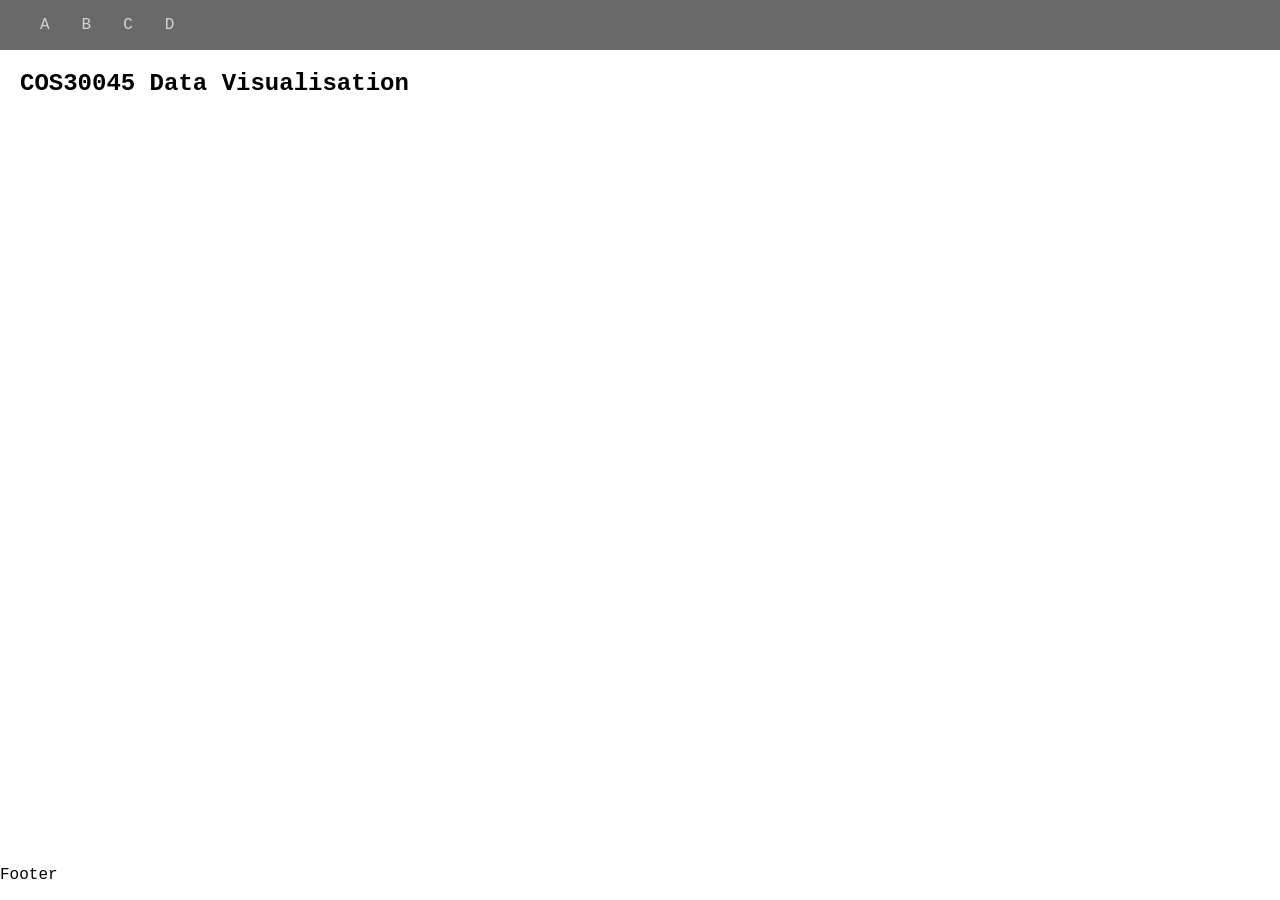
==== index.html @ 2813cad7 "Add Dummy Data And Graph" ====
<!DOCTYPE html>
<html lang="en">

<head>
	<meta charset="UTF-8">
	<meta name="viewport" content="width=device-width, initial-scale=1.0">
	<title>COS30045</title>
	<script src="https://d3js.org/d3.v7.min.js"></script>

	<link rel="stylesheet" href="styles/style.css">
</head>

<body>

	<header>
		<nav>
			<ul>
				<li><a href="pages/a.html">A</a></li>
				<li><a href="pages/b.html">B</a></li>
				<li><a href="pages/c.html">C</a></li>
				<li><a href="pages/d.html">D</a></li>
			</ul>
		</nav>
	</header>

	<main>
		<section>
			<h1>COS30045 Data Visualisation</h1>
		</section>

		<div id="chart"></div>
		
	</main>

	<footer>
		<p>Footer</p>
	</footer>




	<script>
		const margin = { top: 20, right: 20, bottom: 50, left: 50 };
		const width = 500 - margin.left - margin.right;
		const height = 400 - margin.top - margin.bottom;

		const svg = d3.select("#chart")
			.append("svg")
				.attr("width", width + margin.left + margin.right)
				.attr("height", height + margin.top + margin.bottom)
			.append("g")
				.attr("transform", `translate(${margin.left},${margin.top})`);

		d3.csv("data/dummy.csv").then(data => {
			data.forEach(d => {
				d.Number = +d.Number;
			});

			const x = d3.scaleBand()
				.range([0, width])
				.domain(data.map(d => d.Month))
				.padding(0.2);

			svg.append("g")
				.attr("transform", `translate(0,${height})`)
				.call(d3.axisBottom(x))
				.selectAll("text")
					.attr("transform", "translate(-10,0)rotate(-45)")
					.style("text-anchor", "end");

			const y = d3.scaleLinear()
				.domain([0, d3.max(data, d => d.Number) * 1.1])
				.range([height, 0]);

			svg.append("g")
				.call(d3.axisLeft(y));

			svg.selectAll(".bar")
				.data(data)
				.enter()
				.append("rect")
					.attr("class", "bar")
					.attr("x", d => x(d.Month))
					.attr("y", d => y(d.Number))
					.attr("width", x.bandwidth())
					.attr("height", d => height - y(d.Number));

		}).catch(error => {
			console.error("Error loading the CSV file:", error);
		});
	</script>

</body>

</html>
---- styles/style.css ----
* {
	font-family: 'Courier New', Courier, monospace;
}

body {
	margin: 0;
	width: auto;
	height: auto;
}

nav {
	display: flex;
	justify-content: space-between;
	align-items: center;
	background-color: dimgray;
	position: sticky;
	top: 0;
	z-index: 1000;
}

main {
	margin: 20px;
}

ul {
	display: flex;
	list-style: none;
	gap: 2rem;
}

li a {
	color: lightgrey;
	text-decoration: none;
	font-size: 1rem;
	font-weight: 500;
	transition: color 0.3s ease;
}

li a:hover,
li a.active {
	color: white;
}


footer {
	position: absolute;
	bottom: 0;
	justify-self: center;
}
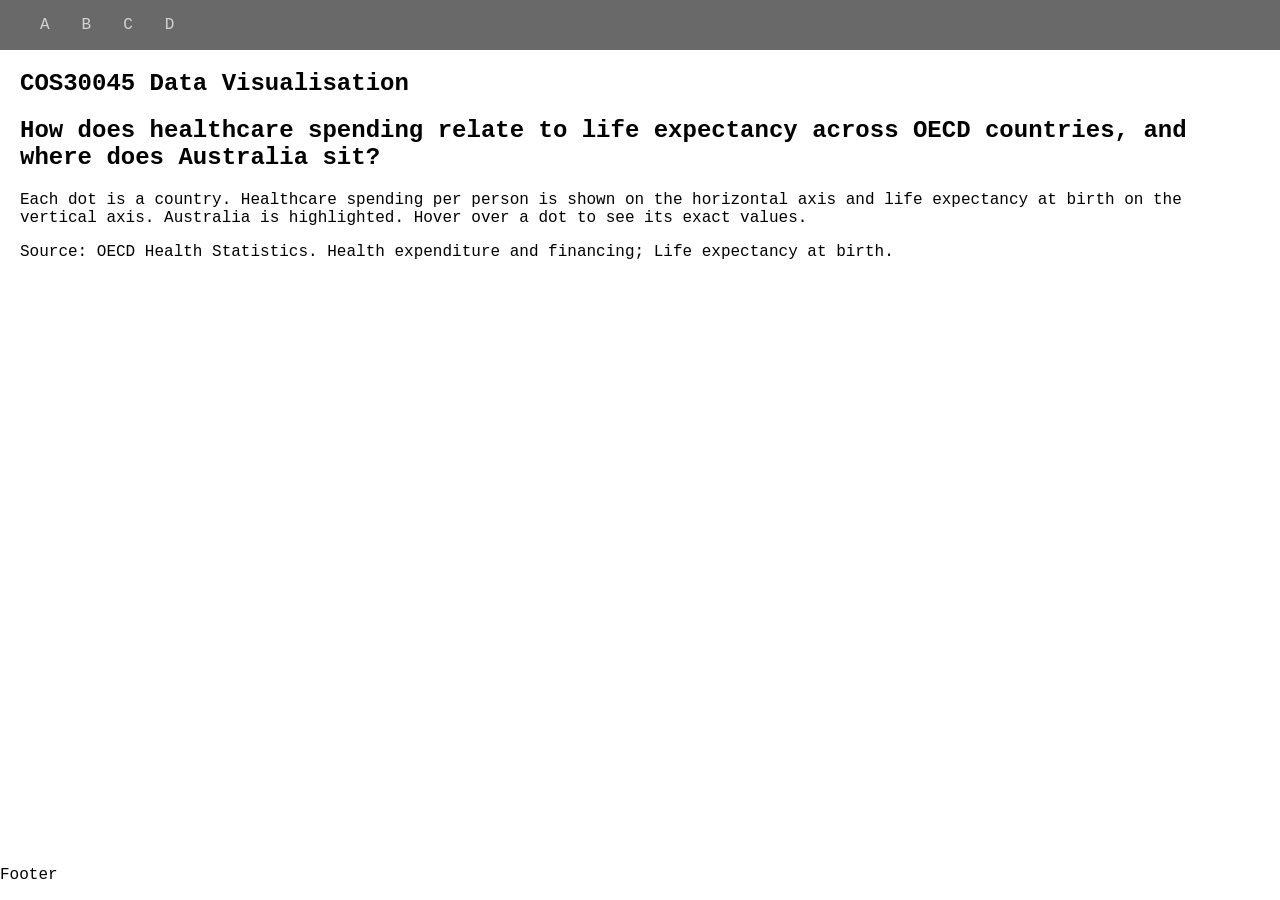
==== commit 27827c27: "Created a scatter plot with processed data with some basic interactivity" ====
--- a/index.html
+++ b/index.html
@@ -1,95 +1,52 @@
 <!DOCTYPE html>
 <html lang="en">
+<head>
+    <meta charset="UTF-8">
+    <meta name="viewport" content="width=device-width, initial-scale=1.0">
+    <title>COS30045</title>
+    <script src="https://d3js.org/d3.v7.min.js"></script>
+    <script src="scripts/scatter.js"></script>
+    <link rel="stylesheet" href="styles/style.css">
+</head>
+<body>
+    <header>
+        <nav>
+            <ul>
+                <li><a href="pages/a.html">A</a></li>
+                <li><a href="pages/b.html">B</a></li>
+                <li><a href="pages/c.html">C</a></li>
+                <li><a href="pages/d.html">D</a></li>
+            </ul>
+        </nav>
+    </header>
 
-<head>
-	<meta charset="UTF-8">
-	<meta name="viewport" content="width=device-width, initial-scale=1.0">
-	<title>COS30045</title>
-	<script src="https://d3js.org/d3.v7.min.js"></script>
+    <main>
+        <section>
+            <h1>COS30045 Data Visualisation</h1>
+            <h2>How does healthcare spending relate to life expectancy across OECD countries, and where does Australia sit?</h2>
+            <p>
+                Each dot is a country. Healthcare spending per person is shown on the
+                horizontal axis and life expectancy at birth on the vertical axis.
+                Australia is highlighted. Hover over a dot to see its exact values.
+            </p>
+        </section>
 
-	<link rel="stylesheet" href="styles/style.css">
-</head>
+        <div id="chart"></div>
 
-<body>
+        <section>
+            <p>
+                Source: OECD Health Statistics. Health expenditure and financing;
+                Life expectancy at birth.
+            </p>
+        </section>
+    </main>
 
-	<header>
-		<nav>
-			<ul>
-				<li><a href="pages/a.html">A</a></li>
-				<li><a href="pages/b.html">B</a></li>
-				<li><a href="pages/c.html">C</a></li>
-				<li><a href="pages/d.html">D</a></li>
-			</ul>
-		</nav>
-	</header>
+    <footer>
+        <p>Footer</p>
+    </footer>
 
-	<main>
-		<section>
-			<h1>COS30045 Data Visualisation</h1>
-		</section>
-
-		<div id="chart"></div>
-		
-	</main>
-
-	<footer>
-		<p>Footer</p>
-	</footer>
-
-
-
-
-	<script>
-		const margin = { top: 20, right: 20, bottom: 50, left: 50 };
-		const width = 500 - margin.left - margin.right;
-		const height = 400 - margin.top - margin.bottom;
-
-		const svg = d3.select("#chart")
-			.append("svg")
-				.attr("width", width + margin.left + margin.right)
-				.attr("height", height + margin.top + margin.bottom)
-			.append("g")
-				.attr("transform", `translate(${margin.left},${margin.top})`);
-
-		d3.csv("data/dummy.csv").then(data => {
-			data.forEach(d => {
-				d.Number = +d.Number;
-			});
-
-			const x = d3.scaleBand()
-				.range([0, width])
-				.domain(data.map(d => d.Month))
-				.padding(0.2);
-
-			svg.append("g")
-				.attr("transform", `translate(0,${height})`)
-				.call(d3.axisBottom(x))
-				.selectAll("text")
-					.attr("transform", "translate(-10,0)rotate(-45)")
-					.style("text-anchor", "end");
-
-			const y = d3.scaleLinear()
-				.domain([0, d3.max(data, d => d.Number) * 1.1])
-				.range([height, 0]);
-
-			svg.append("g")
-				.call(d3.axisLeft(y));
-
-			svg.selectAll(".bar")
-				.data(data)
-				.enter()
-				.append("rect")
-					.attr("class", "bar")
-					.attr("x", d => x(d.Month))
-					.attr("y", d => y(d.Number))
-					.attr("width", x.bandwidth())
-					.attr("height", d => height - y(d.Number));
-
-		}).catch(error => {
-			console.error("Error loading the CSV file:", error);
-		});
-	</script>
-
+    <script>
+        scatterPlot();
+    </script>
 </body>
-
-</html>+</html>
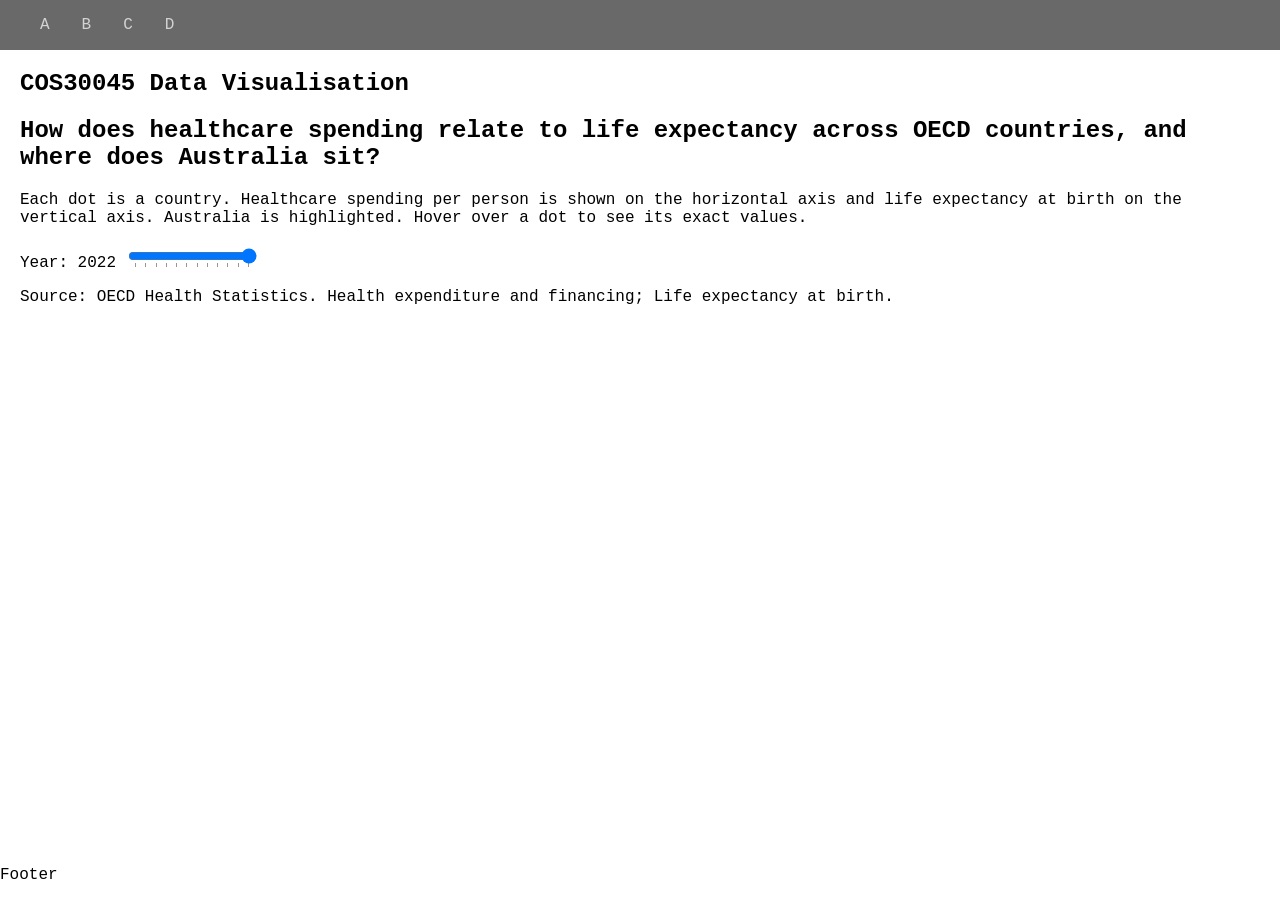
==== commit 06fff7a1: "Added year slider, removed years 2000-2010 due to data inconsistencies" ====
--- a/index.html
+++ b/index.html
@@ -33,6 +33,25 @@
 
         <div id="chart"></div>
 
+        <div id="controls">
+            <label for="yearSlider">Year: <span id="yearLabel">2022</span></label>
+            <input type="range" id="yearSlider" min="2011" max="2022" value="2022" step="1" list="yearTicks">
+            <datalist id="yearTicks">
+                <option value="2011"></option>
+                <option value="2012"></option>
+                <option value="2013"></option>
+                <option value="2014"></option>
+                <option value="2015"></option>
+                <option value="2016"></option>
+                <option value="2017"></option>
+                <option value="2018"></option>
+                <option value="2019"></option>
+                <option value="2020"></option>
+                <option value="2021"></option>
+                <option value="2022"></option>
+            </datalist>
+        </div>
+
         <section>
             <p>
                 Source: OECD Health Statistics. Health expenditure and financing;
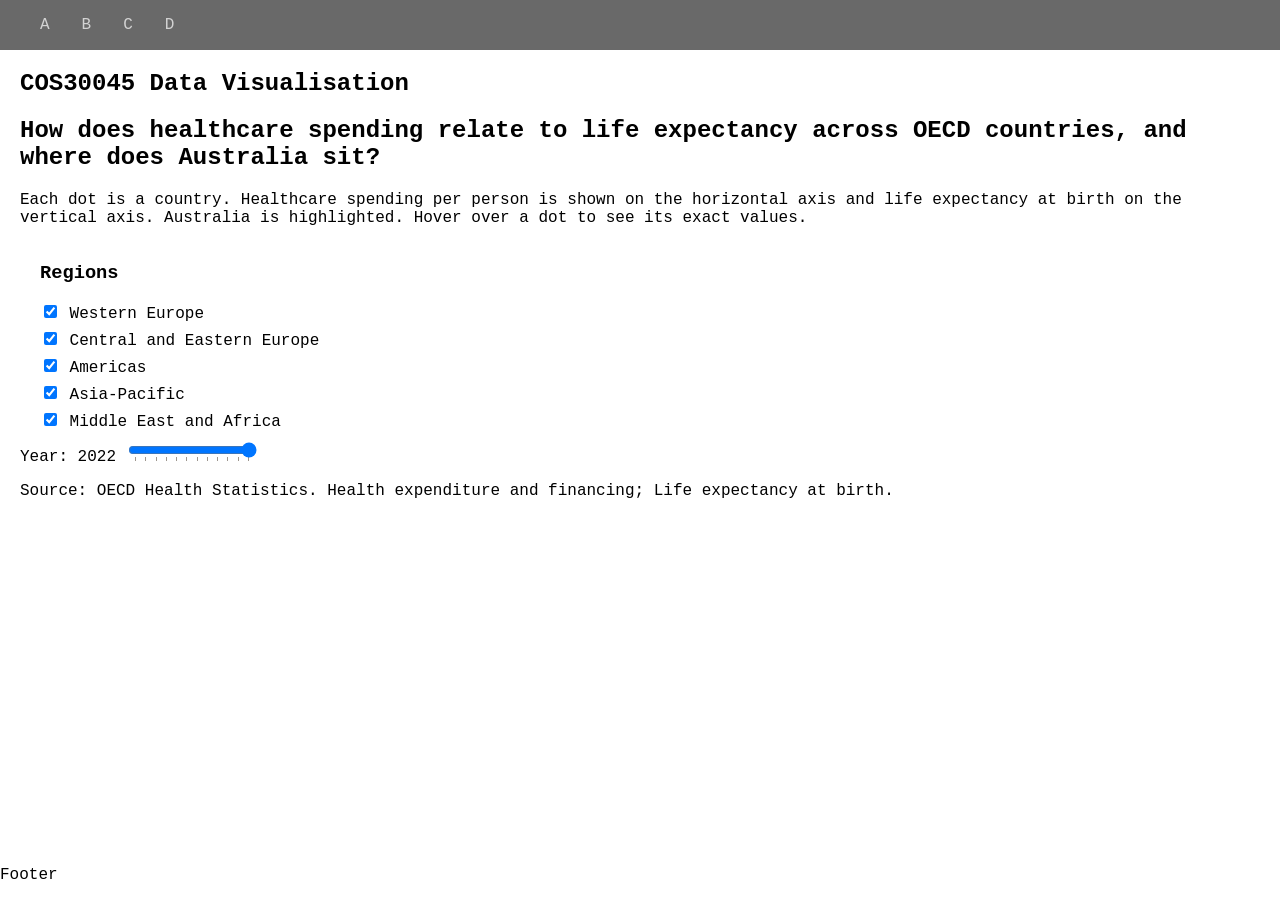
==== commit 2baae74a: "Added region filter support" ====
--- a/index.html
+++ b/index.html
@@ -31,7 +31,18 @@
             </p>
         </section>
 
-        <div id="chart"></div>
+        <div id="visArea">
+            <div id="chart"></div>
+
+            <div id="regionFilter">
+                <h3>Regions</h3>
+                <label><input type="checkbox" class="regionBox" value="Western Europe" checked> Western Europe</label>
+                <label><input type="checkbox" class="regionBox" value="Central and Eastern Europe" checked> Central and Eastern Europe</label>
+                <label><input type="checkbox" class="regionBox" value="Americas" checked> Americas</label>
+                <label><input type="checkbox" class="regionBox" value="Asia-Pacific" checked> Asia-Pacific</label>
+                <label><input type="checkbox" class="regionBox" value="Middle East and Africa" checked> Middle East and Africa</label>
+            </div>
+        </div>
 
         <div id="controls">
             <label for="yearSlider">Year: <span id="yearLabel">2022</span></label>
--- a/styles/style.css
+++ b/styles/style.css
@@ -46,4 +46,16 @@
 	position: absolute;
 	bottom: 0;
 	justify-self: center;
+}
+
+/* chart and region filter side by side */
+#visArea {
+    display: flex;
+    align-items: flex-start;
+    gap: 20px;
+}
+
+#regionFilter label {
+    display: block;
+    margin-bottom: 6px;
 }
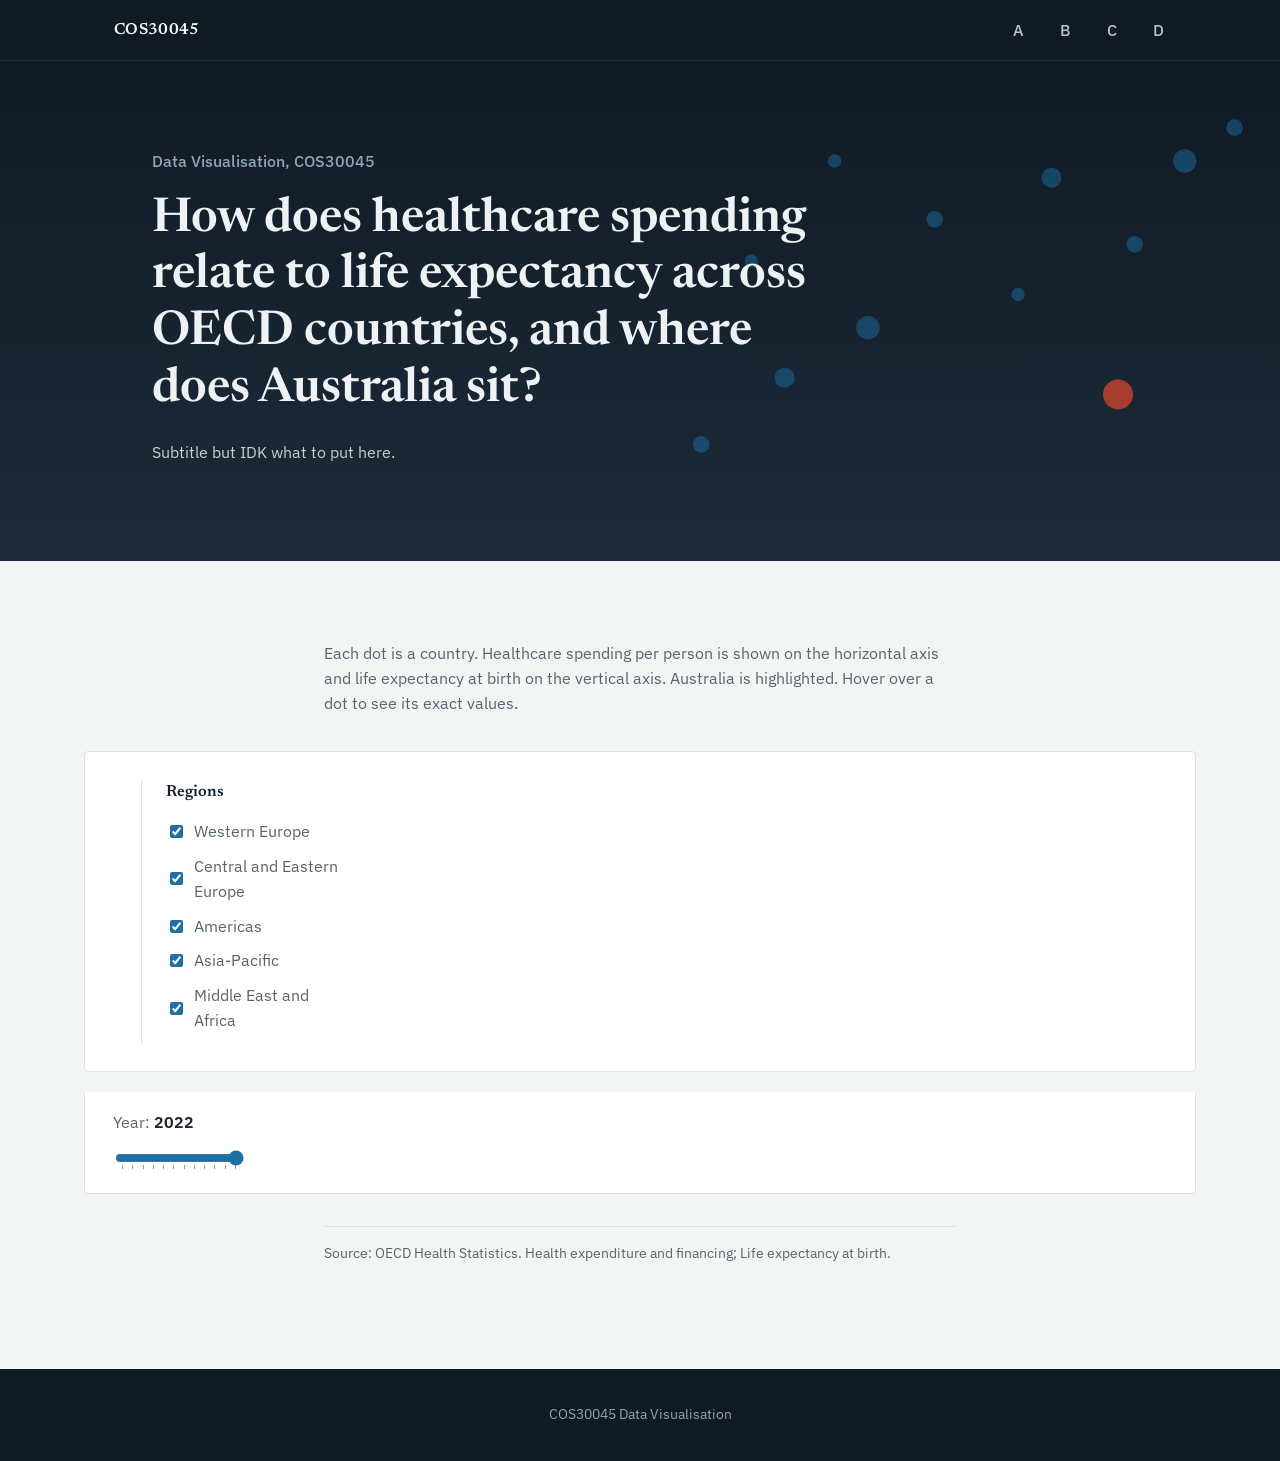
==== commit b729024a: "Visual Update" ====
--- a/index.html
+++ b/index.html
@@ -4,26 +4,54 @@
     <meta charset="UTF-8">
     <meta name="viewport" content="width=device-width, initial-scale=1.0">
     <title>COS30045</title>
+    <link href="https://fonts.googleapis.com/css2?family=Newsreader:ital,opsz,wght@0,6..72,500;0,6..72,600;1,6..72,500&family=IBM+Plex+Sans:wght@400;500;600&display=swap" rel="stylesheet">
     <script src="https://d3js.org/d3.v7.min.js"></script>
     <script src="scripts/scatter.js"></script>
     <link rel="stylesheet" href="styles/style.css">
 </head>
 <body>
-    <header>
-        <nav>
-            <ul>
-                <li><a href="pages/a.html">A</a></li>
-                <li><a href="pages/b.html">B</a></li>
-                <li><a href="pages/c.html">C</a></li>
-                <li><a href="pages/d.html">D</a></li>
-            </ul>
-        </nav>
+    <header class="site-header">
+        <div class="header-inner">
+            <a class="brand" href="index.html">COS30045</a>
+            <nav>
+                <ul>
+                    <li><a href="pages/a.html">A</a></li>
+                    <li><a href="pages/b.html">B</a></li>
+                    <li><a href="pages/c.html">C</a></li>
+                    <li><a href="pages/d.html">D</a></li>
+                </ul>
+            </nav>
+        </div>
     </header>
 
+    <section class="hero">
+        <div class="hero-dots" aria-hidden="true">
+            <svg viewBox="0 0 400 300">
+                <circle cx="40" cy="230" r="5" class="dot dot-blue"></circle>
+                <circle cx="90" cy="190" r="6" class="dot dot-blue"></circle>
+                <circle cx="70" cy="120" r="4" class="dot dot-blue"></circle>
+                <circle cx="140" cy="160" r="7" class="dot dot-blue"></circle>
+                <circle cx="180" cy="95" r="5" class="dot dot-blue"></circle>
+                <circle cx="230" cy="140" r="4" class="dot dot-blue"></circle>
+                <circle cx="250" cy="70" r="6" class="dot dot-blue"></circle>
+                <circle cx="300" cy="110" r="5" class="dot dot-blue"></circle>
+                <circle cx="330" cy="60" r="7" class="dot dot-blue"></circle>
+                <circle cx="360" cy="40" r="5" class="dot dot-blue"></circle>
+                <circle cx="120" cy="60" r="4" class="dot dot-blue"></circle>
+                <circle cx="290" cy="200" r="9" class="dot dot-red"></circle>
+            </svg>
+        </div>
+        <div class="hero-inner">
+            <p class="hero-pretitle">Data Visualisation, COS30045</p>
+            <h1>How does healthcare spending relate to life expectancy across OECD countries, and where does Australia sit?</h1>
+            <p class="hero-sub">
+                Subtitle but IDK what to put here.
+            </p>
+        </div>
+    </section>
+
     <main>
-        <section>
-            <h1>COS30045 Data Visualisation</h1>
-            <h2>How does healthcare spending relate to life expectancy across OECD countries, and where does Australia sit?</h2>
+        <section class="intro">
             <p>
                 Each dot is a country. Healthcare spending per person is shown on the
                 horizontal axis and life expectancy at birth on the vertical axis.
@@ -31,39 +59,41 @@
             </p>
         </section>
 
-        <div id="visArea">
-            <div id="chart"></div>
+        <section class="vis-panel">
+            <div id="visArea">
+                <div id="chart"></div>
 
-            <div id="regionFilter">
-                <h3>Regions</h3>
-                <label><input type="checkbox" class="regionBox" value="Western Europe" checked> Western Europe</label>
-                <label><input type="checkbox" class="regionBox" value="Central and Eastern Europe" checked> Central and Eastern Europe</label>
-                <label><input type="checkbox" class="regionBox" value="Americas" checked> Americas</label>
-                <label><input type="checkbox" class="regionBox" value="Asia-Pacific" checked> Asia-Pacific</label>
-                <label><input type="checkbox" class="regionBox" value="Middle East and Africa" checked> Middle East and Africa</label>
+                <div id="regionFilter">
+                    <h3>Regions</h3>
+                    <label><input type="checkbox" class="regionBox" value="Western Europe" checked> Western Europe</label>
+                    <label><input type="checkbox" class="regionBox" value="Central and Eastern Europe" checked> Central and Eastern Europe</label>
+                    <label><input type="checkbox" class="regionBox" value="Americas" checked> Americas</label>
+                    <label><input type="checkbox" class="regionBox" value="Asia-Pacific" checked> Asia-Pacific</label>
+                    <label><input type="checkbox" class="regionBox" value="Middle East and Africa" checked> Middle East and Africa</label>
+                </div>
             </div>
-        </div>
 
-        <div id="controls">
-            <label for="yearSlider">Year: <span id="yearLabel">2022</span></label>
-            <input type="range" id="yearSlider" min="2011" max="2022" value="2022" step="1" list="yearTicks">
-            <datalist id="yearTicks">
-                <option value="2011"></option>
-                <option value="2012"></option>
-                <option value="2013"></option>
-                <option value="2014"></option>
-                <option value="2015"></option>
-                <option value="2016"></option>
-                <option value="2017"></option>
-                <option value="2018"></option>
-                <option value="2019"></option>
-                <option value="2020"></option>
-                <option value="2021"></option>
-                <option value="2022"></option>
-            </datalist>
-        </div>
+            <div id="controls">
+                <label for="yearSlider">Year: <span id="yearLabel">2022</span></label>
+                <input type="range" id="yearSlider" min="2011" max="2022" value="2022" step="1" list="yearTicks">
+                <datalist id="yearTicks">
+                    <option value="2011"></option>
+                    <option value="2012"></option>
+                    <option value="2013"></option>
+                    <option value="2014"></option>
+                    <option value="2015"></option>
+                    <option value="2016"></option>
+                    <option value="2017"></option>
+                    <option value="2018"></option>
+                    <option value="2019"></option>
+                    <option value="2020"></option>
+                    <option value="2021"></option>
+                    <option value="2022"></option>
+                </datalist>
+            </div>
+        </section>
 
-        <section>
+        <section class="sources">
             <p>
                 Source: OECD Health Statistics. Health expenditure and financing;
                 Life expectancy at birth.
@@ -71,12 +101,14 @@
         </section>
     </main>
 
-    <footer>
-        <p>Footer</p>
+    <footer class="site-footer">
+        <p>COS30045 Data Visualisation</p>
     </footer>
 
     <script>
         scatterPlot();
     </script>
+
+    <div id="tooltip"></div>
 </body>
 </html>
--- a/styles/style.css
+++ b/styles/style.css
@@ -1,61 +1,326 @@
+:root {
+	--ink: #16212b;
+	--muted: #57646d;
+	--paper: #f3f5f5;
+	--panel: #ffffff;
+	--line: #dbe2e5;
+	--navy: #101a24;
+	--navy-soft: #1c2b3a;
+	--blue: #1d6fa5;
+	--blue-soft: #dfeaf2;
+	--red: #c6432e;
+	--serif: 'Newsreader', Georgia, serif;
+	--sans: 'IBM Plex Sans', 'Segoe UI', sans-serif;
+	--radius: 0.25rem;
+	--gutter: 1.5rem;
+	--text-sm: 0.85rem;
+	--content-header: 68.75rem;
+	--content-hero: 45rem;
+	--content-copy: 42.5rem;
+	--content-wide: 72.5rem;
+}
+
 * {
-	font-family: 'Courier New', Courier, monospace;
+	box-sizing: border-box;
+}
+
+html {
+	scroll-behavior: smooth;
 }
 
 body {
 	margin: 0;
-	width: auto;
-	height: auto;
-}
-
-nav {
-	display: flex;
-	justify-content: space-between;
-	align-items: center;
-	background-color: dimgray;
+	min-height: 100vh;
+	display: flex;
+	flex-direction: column;
+	background: var(--paper);
+	color: var(--ink);
+	font-family: var(--sans);
+	line-height: 1.55;
+}
+
+a {
+	color: inherit;
+}
+
+main {
+	margin: var(--gutter);
+}
+
+.site-header {
 	position: sticky;
 	top: 0;
-	z-index: 1000;
-}
-
-main {
-	margin: 20px;
-}
-
-ul {
+	z-index: 100;
+	background: var(--navy);
+	border-bottom: 1px solid rgba(255, 255, 255, 0.08);
+}
+
+.header-inner {
+	max-width: var(--content-header);
+	margin: 0 auto;
+	padding: 0 var(--gutter);
+	height: 3.75rem;
+	display: flex;
+	align-items: center;
+	justify-content: space-between;
+}
+
+.brand {
+	font-family: var(--serif);
+	font-weight: 600;
+	font-size: 1rem;
+	letter-spacing: 0.02em;
+	color: #f4f6f7;
+	text-decoration: none;
+}
+
+.site-header nav ul {
 	display: flex;
 	list-style: none;
 	gap: 2rem;
-}
-
-li a {
-	color: lightgrey;
+	margin: 0;
+	padding: 0;
+}
+
+.site-header nav a {
+	color: #b7c2ca;
 	text-decoration: none;
 	font-size: 1rem;
 	font-weight: 500;
-	transition: color 0.3s ease;
-}
-
-li a:hover,
-li a.active {
-	color: white;
-}
-
-
-footer {
+	padding: 0.375rem 0.125rem;
+	border-bottom: 2px solid transparent;
+	transition: color 0.2s ease, border-color 0.2s ease;
+}
+
+.site-header nav a:hover,
+.site-header nav a.active {
+	color: #ffffff;
+	border-bottom-color: var(--blue);
+}
+
+.hero {
+	position: relative;
+	background: linear-gradient(180deg, var(--navy) 0%, var(--navy-soft) 100%);
+	color: #eef2f4;
+	overflow: hidden;
+}
+
+.hero-inner {
+	position: relative;
+	z-index: 2;
+	max-width: var(--content-hero);
+	margin: 0 10%;
+	padding: 5.5rem var(--gutter) 6rem;
+}
+
+.hero-pretitle {
+	margin: 0 0 1.125rem;
+	font-family: var(--sans);
+	font-size: 1rem;
+	color: #8fa6b8;
+	font-weight: 500;
+}
+
+.hero h1 {
+	font-family: var(--serif);
+	font-weight: 600;
+	font-size: clamp(2rem, 4.2vw, 3rem);
+	line-height: 1.18;
+	margin: 0 0 1.375rem;
+}
+
+.hero-sub {
+	font-size: 1rem;
+	color: #c3d0d8;
+	max-width: 52ch;
+	margin: 0;
+}
+
+.hero-dots {
 	position: absolute;
-	bottom: 0;
-	justify-self: center;
-}
-
-/* chart and region filter side by side */
+	right: -2.5rem;
+	top: 0;
+	width: 55%;
+	height: 100%;
+	opacity: 0.9;
+	z-index: 1;
+}
+
+.hero-dots svg {
+	width: 100%;
+	height: 100%;
+}
+
+.dot-blue { fill: var(--blue); opacity: 0.55; }
+.dot-red { fill: var(--red); opacity: 0.9; }
+
+.intro {
+	max-width: var(--content-copy);
+	margin: 3.5rem auto 0.5rem;
+	padding: 0 var(--gutter);
+}
+
+.intro p {
+	font-size: 1rem;
+	color: var(--muted);
+}
+
+.vis-panel {
+	max-width: var(--content-wide);
+	margin: 2.25rem auto 0;
+	padding: 0 var(--gutter);
+}
+
 #visArea {
-    display: flex;
-    align-items: flex-start;
-    gap: 20px;
+	display: flex;
+	align-items: flex-start;
+	gap: 1.75rem;
+	background: var(--panel);
+	border: 1px solid var(--line);
+	border-radius: var(--radius);
+	padding: 1.75rem;
+	overflow-x: auto;
+}
+
+#chart {
+	flex: 0 0 auto;
+}
+
+#chart svg {
+	display: block;
+}
+
+#regionFilter {
+	flex: 0 0 12.5rem;
+	flex-shrink: 0;
+	border-left: 1px solid var(--line);
+	padding-left: var(--gutter);
+}
+
+#regionFilter h3 {
+	font-family: var(--serif);
+	font-weight: 600;
+	font-size: 1rem;
+	margin: 0 0 0.875rem;
 }
 
 #regionFilter label {
-    display: block;
-    margin-bottom: 6px;
+	display: flex;
+	align-items: center;
+	gap: 0.5rem;
+	margin-bottom: 0.625rem;
+	font-size: 1rem;
+	color: var(--muted);
+}
+
+#regionFilter input {
+	accent-color: var(--blue);
+}
+
+#controls {
+	max-width: var(--content-wide);
+	margin: 1.25rem auto 0;
+	padding: 1.125rem 1.75rem;
+	background: var(--panel);
+	border: 1px solid var(--line);
+	border-top: none;
+	border-radius: 0 0 var(--radius) var(--radius);
+}
+
+#controls label {
+	display: block;
+	font-size: 1rem;
+	color: var(--muted);
+	margin-bottom: 0.625rem;
+}
+
+#yearLabel {
+	color: var(--ink);
+	font-weight: 600;
+}
+
+#yearSlider {
+	accent-color: var(--blue);
+}
+
+.sources {
+	max-width: var(--content-copy);
+	margin: 2rem auto 5rem;
+	padding: 0 var(--gutter);
+}
+
+.sources p {
+	font-size: var(--text-sm);
+	color: var(--muted);
+	border-top: 1px solid var(--line);
+	padding-top: 1rem;
+}
+
+.page-hero {
+	background: var(--navy);
+	color: #eef2f4;
+	padding: 4rem var(--gutter);
+	text-align: left;
+}
+
+.page-hero-inner {
+	max-width: var(--content-hero);
+	margin: 0 auto;
+}
+
+.page-hero h1 {
+	font-family: var(--serif);
+	font-weight: 600;
+	font-size: clamp(1.8rem, 3.6vw, 2.4rem);
+	margin: 0;
+}
+
+.page-content {
+	max-width: var(--content-copy);
+	margin: 3.5rem auto 6.25rem;
+	padding: 0 var(--gutter);
+	color: var(--muted);
+	font-size: 1rem;
+}
+
+.site-footer {
+	background: var(--navy);
+	color: #8fa6b8;
+	text-align: center;
+	padding: 1.375rem var(--gutter);
+	font-size: var(--text-sm);
+}
+
+@media (max-width: 45em) {
+	#visArea {
+		flex-direction: column;
+	}
+
+	#regionFilter {
+		border-left: none;
+		border-top: 1px solid var(--line);
+		padding-left: 0;
+		padding-top: 1.25rem;
+		width: 100%;
+	}
+
+	.hero-dots {
+		display: none;
+	}
+
+	.hero-inner {
+		padding: 4rem var(--gutter) 4.5rem;
+	}
+}
+
+#tooltip {
+    position: absolute;
+    display: none;
+    background: white;
+    border: 1px solid #999;
+    border-radius: var(--radius);
+    padding: 8px 10px;
+    font-size: var(--text-sm);
+    pointer-events: none;
+    box-shadow: 0 0.125rem 0.375rem rgba(0, 0, 0, 0.2);
 }
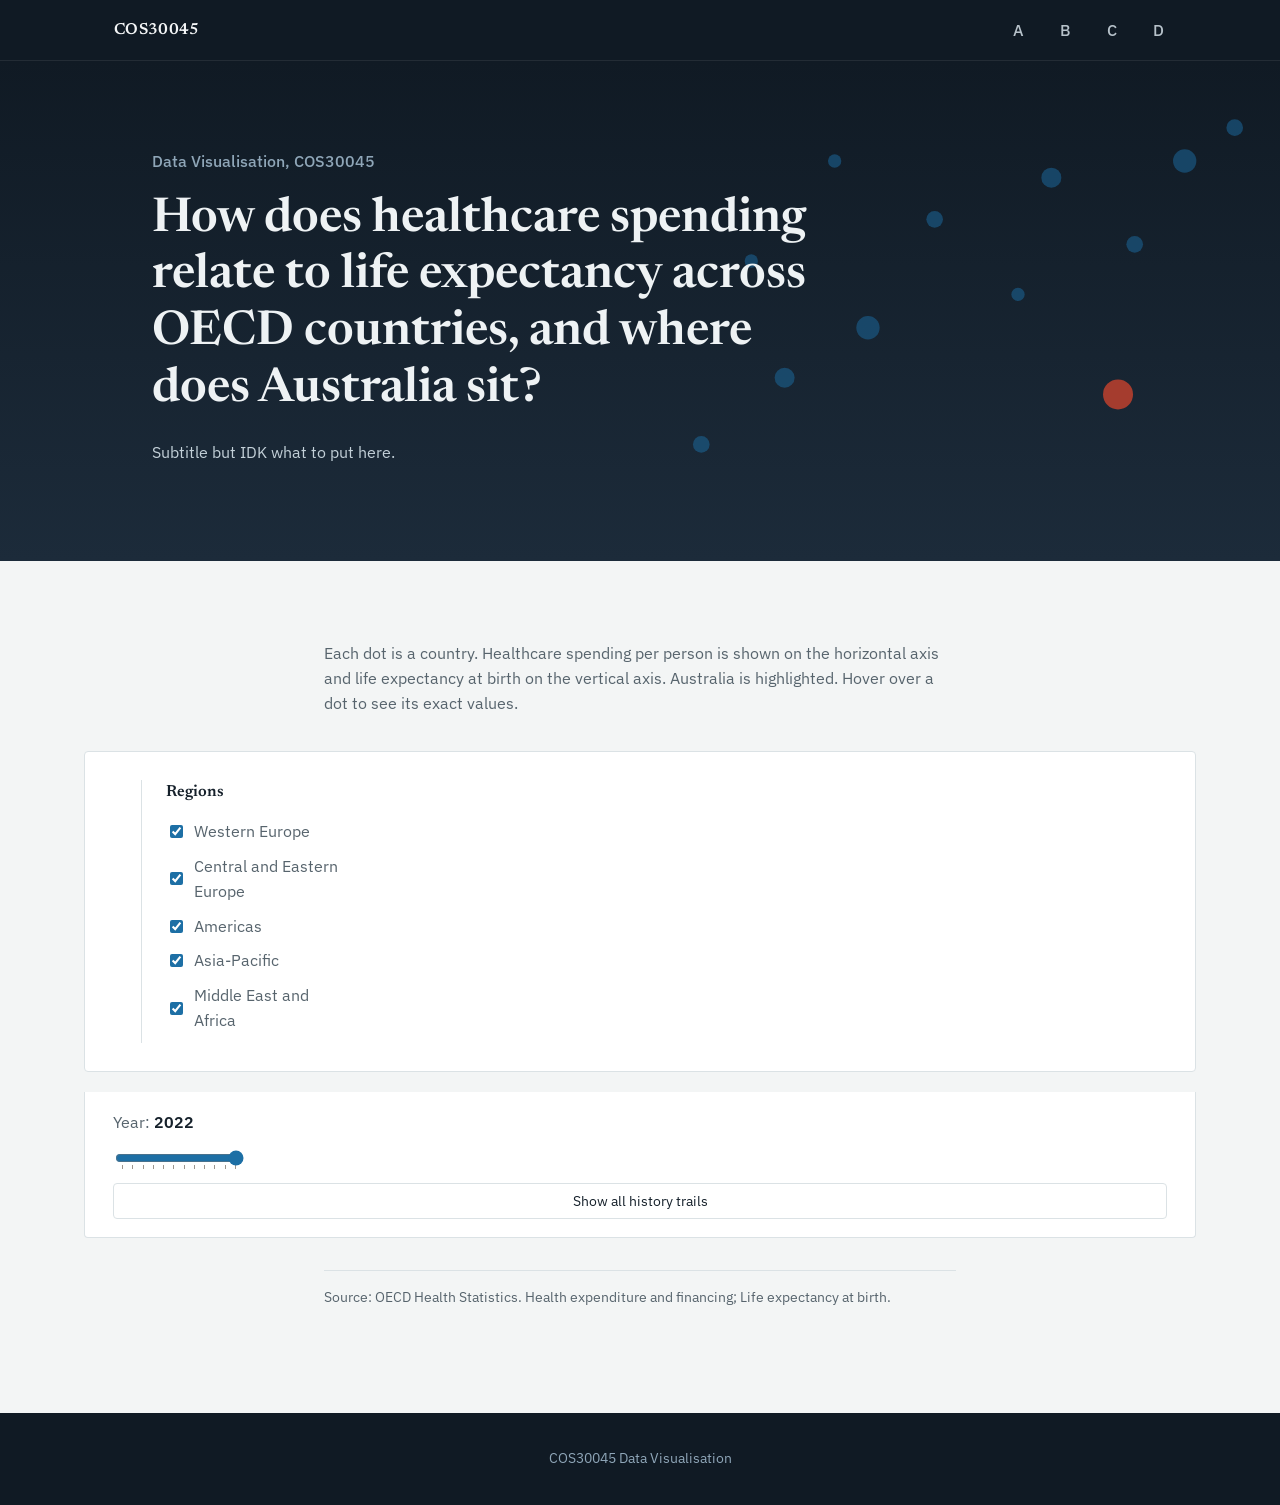
==== commit 4b2d85a4: "Show All Trails" ====
--- a/index.html
+++ b/index.html
@@ -90,6 +90,8 @@
                     <option value="2021"></option>
                     <option value="2022"></option>
                 </datalist>
+
+                <button id="allTrailsBtn" type="button" aria-pressed="false">Show all history trails</button>
             </div>
         </section>
 
--- a/styles/style.css
+++ b/styles/style.css
@@ -323,4 +323,27 @@
     font-size: var(--text-sm);
     pointer-events: none;
     box-shadow: 0 0.125rem 0.375rem rgba(0, 0, 0, 0.2);
+}
+
+#allTrailsBtn {
+	margin-top: 0.5rem;
+	width: 100%;
+	padding: 0.5rem 0.75rem;
+	font-family: var(--sans);
+	font-size: var(--text-sm);
+	color: var(--ink);
+	background: var(--panel);
+	border: 1px solid var(--line);
+	border-radius: var(--radius);
+	cursor: pointer;
+	transition: background 0.2s ease, border-color 0.2s ease;
+}
+
+#allTrailsBtn:hover {
+	border-color: var(--blue);
+}
+
+#allTrailsBtn[aria-pressed="true"] {
+	background: var(--blue-soft);
+	border-color: var(--blue);
 }
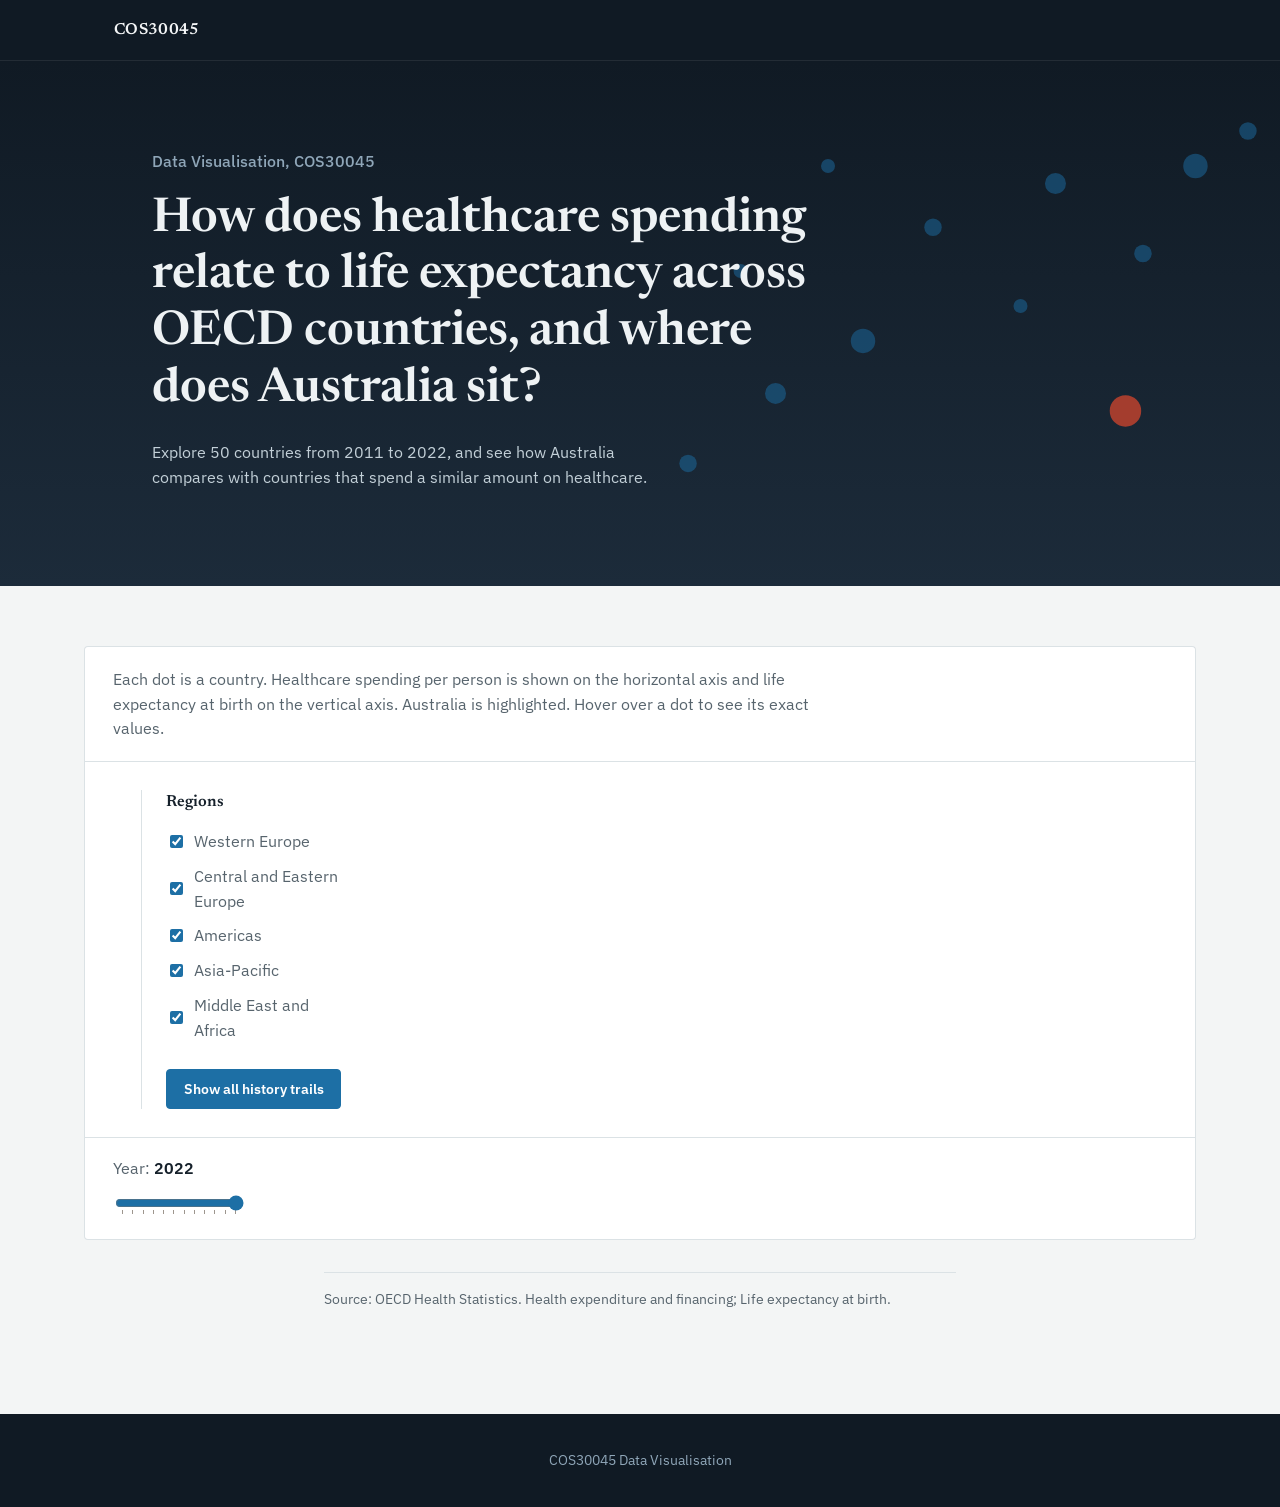
==== commit c94e2d84: "Final polish. Removed unused pages, elements, placeholder texts. Adjusted placement of some elements" ====
--- a/index.html
+++ b/index.html
@@ -3,7 +3,7 @@
 <head>
     <meta charset="UTF-8">
     <meta name="viewport" content="width=device-width, initial-scale=1.0">
-    <title>COS30045</title>
+    <title>Australia in Context: Healthcare Spending and Life Expectancy</title>
     <link href="https://fonts.googleapis.com/css2?family=Newsreader:ital,opsz,wght@0,6..72,500;0,6..72,600;1,6..72,500&family=IBM+Plex+Sans:wght@400;500;600&display=swap" rel="stylesheet">
     <script src="https://d3js.org/d3.v7.min.js"></script>
     <script src="scripts/scatter.js"></script>
@@ -13,14 +13,6 @@
     <header class="site-header">
         <div class="header-inner">
             <a class="brand" href="index.html">COS30045</a>
-            <nav>
-                <ul>
-                    <li><a href="pages/a.html">A</a></li>
-                    <li><a href="pages/b.html">B</a></li>
-                    <li><a href="pages/c.html">C</a></li>
-                    <li><a href="pages/d.html">D</a></li>
-                </ul>
-            </nav>
         </div>
     </header>
 
@@ -45,21 +37,20 @@
             <p class="hero-pretitle">Data Visualisation, COS30045</p>
             <h1>How does healthcare spending relate to life expectancy across OECD countries, and where does Australia sit?</h1>
             <p class="hero-sub">
-                Subtitle but IDK what to put here.
+                Explore 50 countries from 2011 to 2022, and see how Australia compares with countries that spend a similar amount on healthcare.
             </p>
         </div>
     </section>
 
     <main>
-        <section class="intro">
-            <p>
-                Each dot is a country. Healthcare spending per person is shown on the
-                horizontal axis and life expectancy at birth on the vertical axis.
-                Australia is highlighted. Hover over a dot to see its exact values.
-            </p>
-        </section>
-
         <section class="vis-panel">
+            <section class="intro">
+                <p>
+                    Each dot is a country. Healthcare spending per person is shown on the
+                    horizontal axis and life expectancy at birth on the vertical axis.
+                    Australia is highlighted. Hover over a dot to see its exact values.
+                </p>
+            </section>
             <div id="visArea">
                 <div id="chart"></div>
 
@@ -70,6 +61,8 @@
                     <label><input type="checkbox" class="regionBox" value="Americas" checked> Americas</label>
                     <label><input type="checkbox" class="regionBox" value="Asia-Pacific" checked> Asia-Pacific</label>
                     <label><input type="checkbox" class="regionBox" value="Middle East and Africa" checked> Middle East and Africa</label>
+
+                    <button id="allTrailsBtn" type="button" aria-pressed="false">Show all history trails</button>
                 </div>
             </div>
 
@@ -90,8 +83,6 @@
                     <option value="2021"></option>
                     <option value="2022"></option>
                 </datalist>
-
-                <button id="allTrailsBtn" type="button" aria-pressed="false">Show all history trails</button>
             </div>
         </section>
 
--- a/styles/style.css
+++ b/styles/style.css
@@ -8,6 +8,7 @@
 	--navy-soft: #1c2b3a;
 	--blue: #1d6fa5;
 	--blue-soft: #dfeaf2;
+	--blue-dark: #155a87;
 	--red: #c6432e;
 	--serif: 'Newsreader', Georgia, serif;
 	--sans: 'IBM Plex Sans', 'Segoe UI', sans-serif;
@@ -74,30 +75,6 @@
 	text-decoration: none;
 }
 
-.site-header nav ul {
-	display: flex;
-	list-style: none;
-	gap: 2rem;
-	margin: 0;
-	padding: 0;
-}
-
-.site-header nav a {
-	color: #b7c2ca;
-	text-decoration: none;
-	font-size: 1rem;
-	font-weight: 500;
-	padding: 0.375rem 0.125rem;
-	border-bottom: 2px solid transparent;
-	transition: color 0.2s ease, border-color 0.2s ease;
-}
-
-.site-header nav a:hover,
-.site-header nav a.active {
-	color: #ffffff;
-	border-bottom-color: var(--blue);
-}
-
 .hero {
 	position: relative;
 	background: linear-gradient(180deg, var(--navy) 0%, var(--navy-soft) 100%);
@@ -155,12 +132,16 @@
 .dot-red { fill: var(--red); opacity: 0.9; }
 
 .intro {
-	max-width: var(--content-copy);
-	margin: 3.5rem auto 0.5rem;
-	padding: 0 var(--gutter);
+	padding: 1.25rem 1.75rem;
+	background: var(--panel);
+	border: 1px solid var(--line);
+	border-bottom: none;
+	border-radius: var(--radius) var(--radius) 0 0;
 }
 
 .intro p {
+	margin: 0;
+	max-width: 70ch;
 	font-size: 1rem;
 	color: var(--muted);
 }
@@ -177,7 +158,7 @@
 	gap: 1.75rem;
 	background: var(--panel);
 	border: 1px solid var(--line);
-	border-radius: var(--radius);
+	border-radius: 0;
 	padding: 1.75rem;
 	overflow-x: auto;
 }
@@ -219,7 +200,7 @@
 
 #controls {
 	max-width: var(--content-wide);
-	margin: 1.25rem auto 0;
+	margin: 0;
 	padding: 1.125rem 1.75rem;
 	background: var(--panel);
 	border: 1px solid var(--line);
@@ -254,33 +235,6 @@
 	color: var(--muted);
 	border-top: 1px solid var(--line);
 	padding-top: 1rem;
-}
-
-.page-hero {
-	background: var(--navy);
-	color: #eef2f4;
-	padding: 4rem var(--gutter);
-	text-align: left;
-}
-
-.page-hero-inner {
-	max-width: var(--content-hero);
-	margin: 0 auto;
-}
-
-.page-hero h1 {
-	font-family: var(--serif);
-	font-weight: 600;
-	font-size: clamp(1.8rem, 3.6vw, 2.4rem);
-	margin: 0;
-}
-
-.page-content {
-	max-width: var(--content-copy);
-	margin: 3.5rem auto 6.25rem;
-	padding: 0 var(--gutter);
-	color: var(--muted);
-	font-size: 1rem;
 }
 
 .site-footer {
@@ -326,24 +280,30 @@
 }
 
 #allTrailsBtn {
-	margin-top: 0.5rem;
+	margin-top: 1rem;
 	width: 100%;
-	padding: 0.5rem 0.75rem;
+	padding: 0.625rem 0.75rem;
 	font-family: var(--sans);
 	font-size: var(--text-sm);
-	color: var(--ink);
-	background: var(--panel);
-	border: 1px solid var(--line);
+	font-weight: 600;
+	color: #ffffff;
+	background: var(--blue);
+	border: 1px solid var(--blue);
 	border-radius: var(--radius);
 	cursor: pointer;
 	transition: background 0.2s ease, border-color 0.2s ease;
 }
 
 #allTrailsBtn:hover {
-	border-color: var(--blue);
+	background: var(--blue-dark);
+	border-color: var(--blue-dark);
 }
 
 #allTrailsBtn[aria-pressed="true"] {
+	background: var(--panel);
+	color: var(--blue);
+}
+
+#allTrailsBtn[aria-pressed="true"]:hover {
 	background: var(--blue-soft);
-	border-color: var(--blue);
 }
